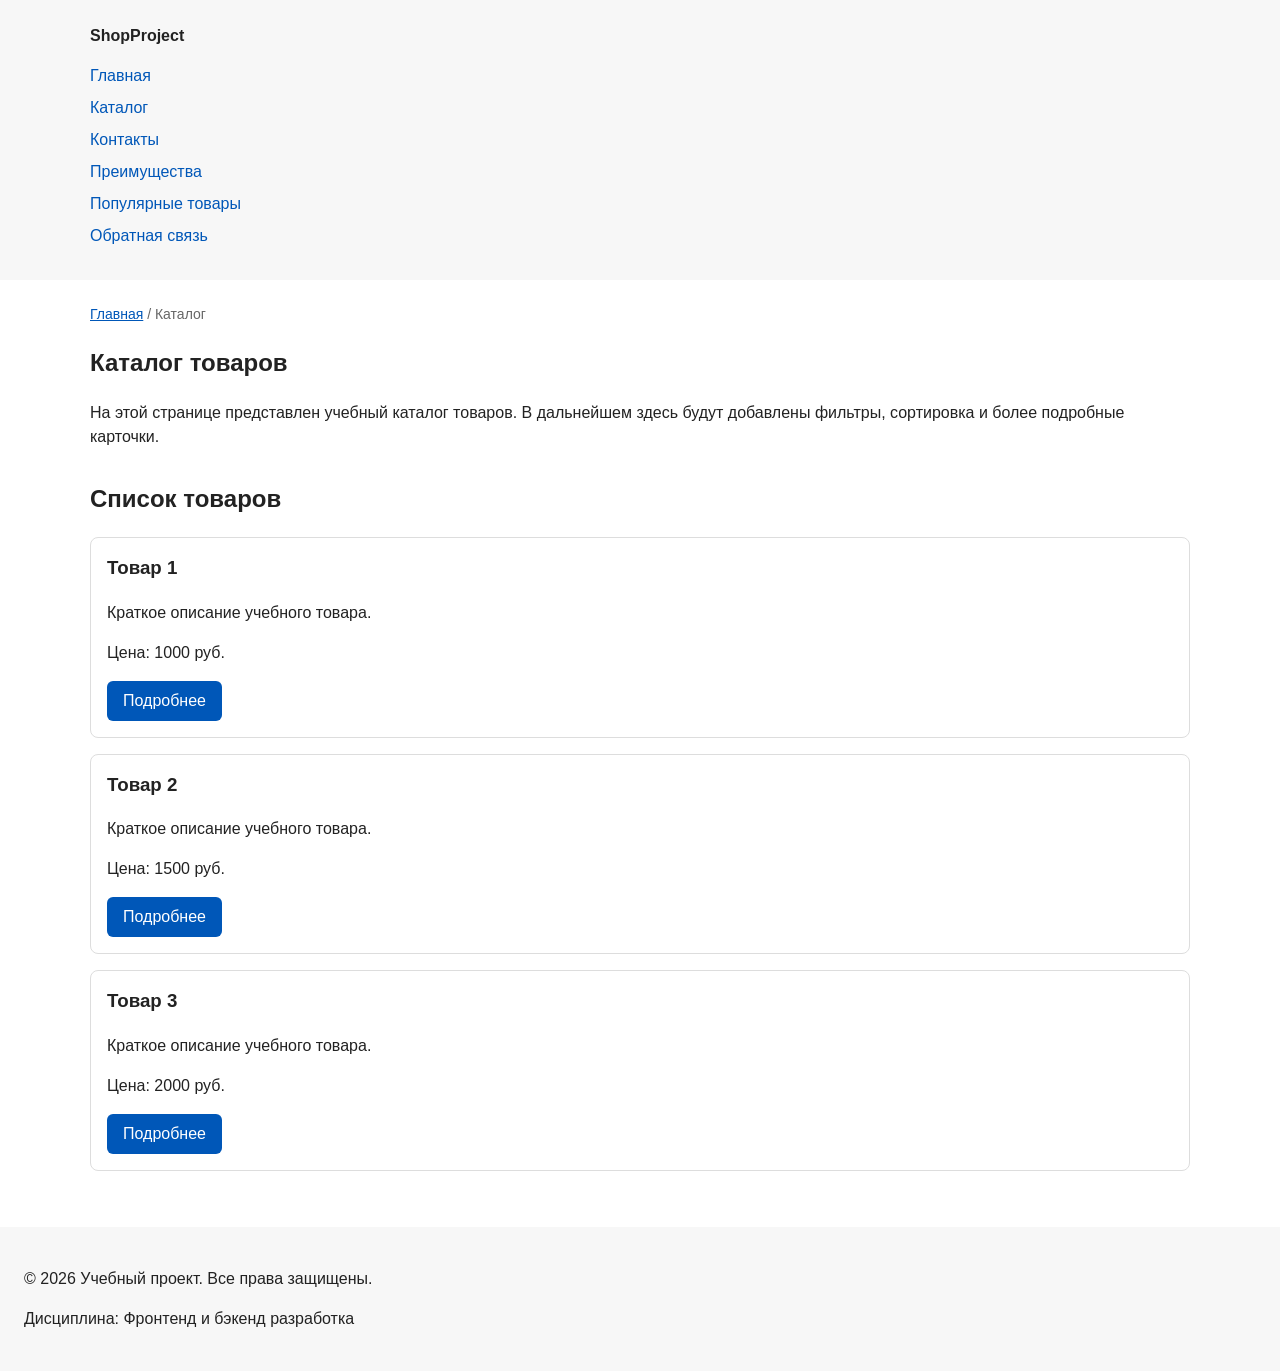
==== catalog.html @ 2a020d02 "feat: add multi-page structure navigation and anchors" ====
<!DOCTYPE html>
<html lang="ru">
  <head>
    <meta charset="UTF-8">
    <meta name="viewport" content="width=device-width, initial-scale=1.0">
    <meta name="description" content="Каталог товаров учебного интернет-магазина.">
    <meta property="og:type" content="website">
    <meta property="og:title" content="Каталог товаров – Учебный интернет-магазин">
    <meta property="og:description" content="Учебный каталог товаров интернет-магазина.">
    <meta property="og:image" content="https://dizzy-go.github.io/kr1-html-css-shop/images/preview.jpg">
    <title>Каталог товаров – Учебный интернет-магазин</title>
    <link rel="stylesheet" href="css/style.css">
  </head>
  <body>
    <header>
      <div class="site-header">
        <a class="site-logo" href="index.html">ShopProject</a>
        <nav class="site-nav" aria-label="Основная навигация">
          <ul class="site-nav__list">
            <li><a href="index.html">Главная</a></li>
            <li><a href="catalog.html">Каталог</a></li>
            <li><a href="contacts.html">Контакты</a></li>
            <li><a href="index.html#advantages">Преимущества</a></li>
            <li><a href="index.html#popular">Популярные товары</a></li>
            <li><a href="index.html#contacts">Обратная связь</a></li>
          </ul>
        </nav>
      </div>
    </header>

    <main>
      <nav class="breadcrumbs" aria-label="Хлебные крошки">
        <a href="index.html">Главная</a>
        <span>Каталог</span>
      </nav>

      <section class="section">
        <h1>Каталог товаров</h1>
        <p>
          На этой странице представлен учебный каталог товаров.
          В дальнейшем здесь будут добавлены фильтры, сортировка и более подробные карточки.
        </p>
      </section>

      <section class="section">
        <h2>Список товаров</h2>

        <article class="product-card">
          <h3>Товар 1</h3>
          <p>Краткое описание учебного товара.</p>
          <p>Цена: 1000 руб.</p>
          <a class="button" href="index.html#popular">Подробнее</a>
        </article>

        <article class="product-card">
          <h3>Товар 2</h3>
          <p>Краткое описание учебного товара.</p>
          <p>Цена: 1500 руб.</p>
          <a class="button" href="index.html#popular">Подробнее</a>
        </article>

        <article class="product-card">
          <h3>Товар 3</h3>
          <p>Краткое описание учебного товара.</p>
          <p>Цена: 2000 руб.</p>
          <a class="button" href="index.html#popular">Подробнее</a>
        </article>
      </section>
    </main>

    <footer>
      <p>&copy; 2026 Учебный проект. Все права защищены.</p>
      <p>Дисциплина: Фронтенд и бэкенд разработка</p>
    </footer>
  </body>
</html>
---- css/style.css ----
/* ===================================
   1. Переменные проекта
   =================================== */

:root {
  /* Основные цвета проекта */
  --color-bg: #ffffff;
  --color-text: #222222;
  --color-muted: #666666;
  --color-primary: #0057b8;
  --color-primary-dark: #003f86;
  --color-border: #dddddd;
  --color-surface: #f7f7f7;
  --color-surface-accent: #eef5ff;
  --color-danger: #b00020;
  --color-success: #168a2f;
  --color-success-bg: #eefaf0;
  --color-white: #ffffff;

  /* Отступы */
  --space-xs: 4px;
  --space-sm: 8px;
  --space-md: 16px;
  --space-lg: 24px;
  --space-xl: 32px;

  /* Скругления */
  --radius-sm: 6px;
  --radius-md: 8px;
  --radius-lg: 12px;

  /* Размеры */
  --container-width: 1100px;
}

/* ===================================
   2. Базовые стили
   =================================== */

* {
  box-sizing: border-box;
}

html {
  scroll-behavior: smooth;
}

body {
  margin: 0;
  font-family: Arial, sans-serif;
  line-height: 1.5;
  color: var(--color-text);
  background-color: var(--color-bg);
}

header,
main,
footer {
  padding: var(--space-lg);
}

header {
  background-color: var(--color-surface);
}

footer {
  background-color: var(--color-surface);
}

/* ===================================
   3. Общие элементы интерфейса
   =================================== */

a {
  color: var(--color-primary);
}

a:hover {
  color: var(--color-primary-dark);
}

a:focus-visible {
  outline: 2px solid var(--color-primary);
  outline-offset: 3px;
}

:target {
  outline: 2px dashed var(--color-primary);
  outline-offset: 4px;
}

.site-header {
  max-width: var(--container-width);
  margin: 0 auto;
}

.site-logo {
  font-weight: bold;
  text-decoration: none;
  color: var(--color-text);
}

.site-nav__list {
  padding: 0;
  margin: var(--space-md) 0 0;
  list-style: none;
}

.site-nav__list li {
  margin-bottom: var(--space-sm);
}

.site-nav__list a {
  color: var(--color-primary);
  text-decoration: none;
}

.site-nav__list a:hover {
  text-decoration: underline;
}

.button {
  display: inline-block;
  padding: var(--space-sm) var(--space-md);
  color: var(--color-white);
  background-color: var(--color-primary);
  text-decoration: none;
  border: none;
  border-radius: var(--radius-sm);
  cursor: pointer;
}

.button:hover {
  background-color: var(--color-primary-dark);
}

.button:focus-visible {
  outline: 2px solid var(--color-primary);
  outline-offset: 3px;
}

.button:disabled {
  opacity: 0.6;
  cursor: not-allowed;
}

/* ===================================
   4. Компоненты страницы
   =================================== */

.hero {
  max-width: var(--container-width);
  margin: 0 auto var(--space-xl);
  padding: var(--space-xl) var(--space-lg);
  background-color: var(--color-surface-accent);
  border-radius: var(--radius-lg);
}

.section {
  max-width: var(--container-width);
  margin: 0 auto var(--space-xl);
}

.section h2 {
  margin-top: 0;
}

.product-card {
  margin-bottom: var(--space-md);
  padding: var(--space-md);
  border: 1px solid var(--color-border);
  border-radius: var(--radius-md);
  background-color: var(--color-bg);
}

.product-card:hover {
  border-color: var(--color-primary);
}

.product-card h3 {
  margin-top: 0;
}

.aside-info {
  max-width: var(--container-width);
  margin: 0 auto var(--space-xl);
  padding: var(--space-md);
  border-left: 4px solid var(--color-primary);
  background-color: var(--color-surface);
}

.breadcrumbs {
  max-width: var(--container-width);
  margin: 0 auto var(--space-md);
  font-size: 14px;
  color: var(--color-muted);
}

.breadcrumbs a {
  color: var(--color-primary);
}

.breadcrumbs span::before {
  content: " / ";
  color: var(--color-muted);
}

/* ===================================
   5. Форма и модальное окно
   =================================== */

.order-dialog {
  width: min(100% - 32px, 560px);
  padding: var(--space-lg);
  border: none;
  border-radius: var(--radius-lg);
}

.order-dialog::backdrop {
  background-color: rgba(0, 0, 0, 0.5);
}

.form-field {
  margin-bottom: var(--space-md);
}

.form-field label {
  display: block;
  margin-bottom: var(--space-xs);
}

.form-field input,
.form-field select,
.form-field textarea {
  width: 100%;
  padding: 10px 12px;
  border: 1px solid var(--color-border);
  border-radius: var(--radius-sm);
  font: inherit;
}

.form-field input[type="checkbox"] {
  width: auto;
}

.form-field small {
  display: block;
  margin-top: var(--space-xs);
  color: var(--color-muted);
}

.form-field input:hover,
.form-field select:hover,
.form-field textarea:hover {
  border-color: var(--color-primary);
}

.form-field input:focus-visible,
.form-field select:focus-visible,
.form-field textarea:focus-visible,
.form-actions button:focus-visible {
  outline: 2px solid var(--color-primary);
  outline-offset: 3px;
}

[aria-invalid="true"] {
  border-color: var(--color-danger);
}

.form-actions {
  display: flex;
  gap: var(--space-md);
  margin-top: var(--space-lg);
}

.success-message {
  max-width: var(--container-width);
  margin: var(--space-lg) auto;
  padding: var(--space-md);
  border-left: 4px solid var(--color-success);
  background-color: var(--color-success-bg);
}
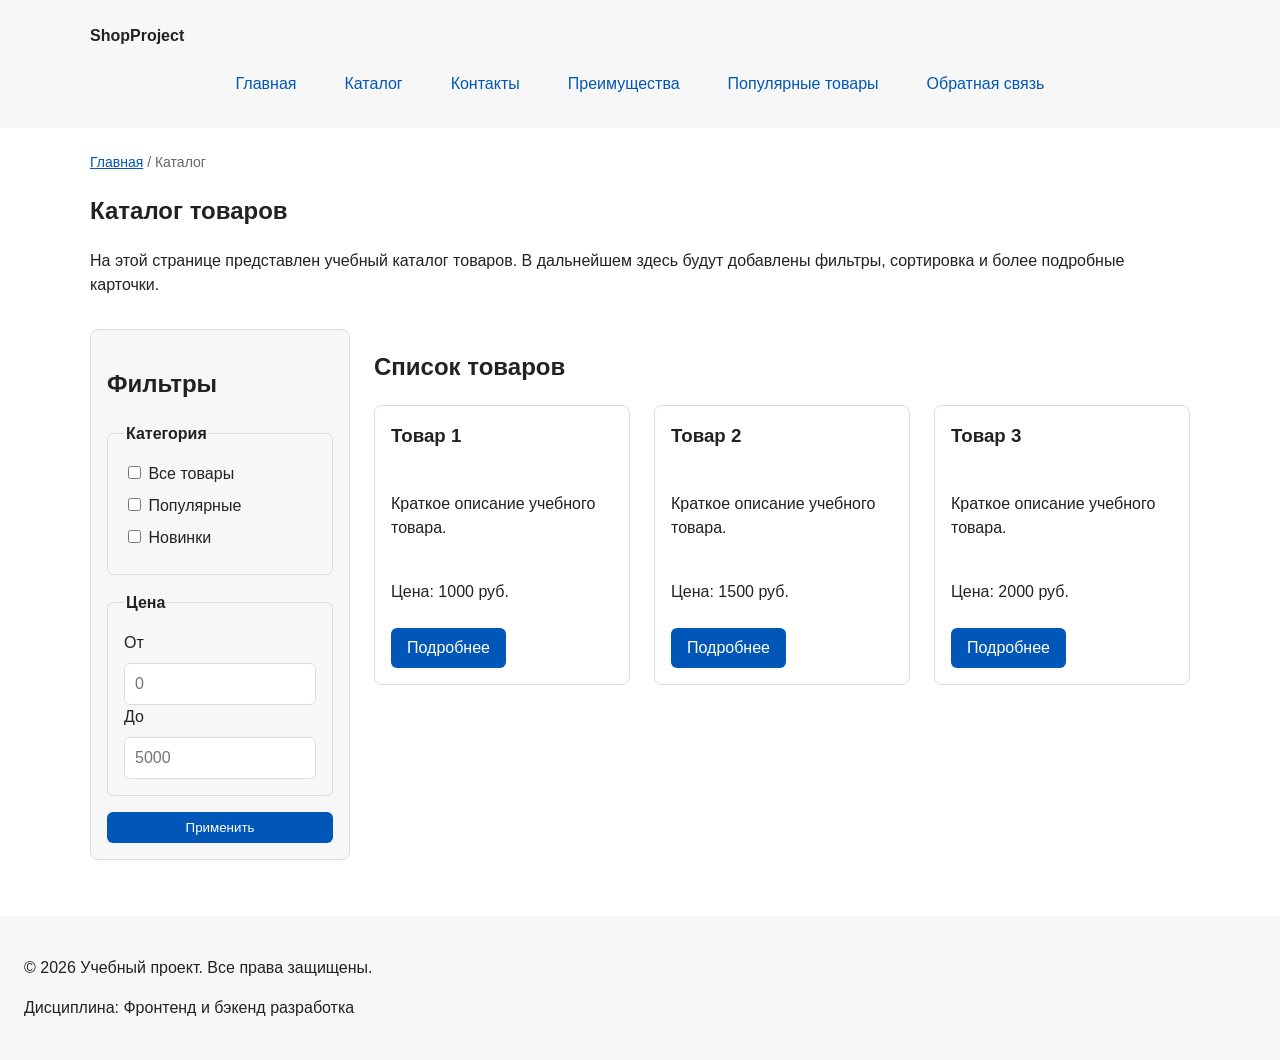
==== commit f7137efa: "feat: add flex navigation and grid catalog layout" ====
--- a/catalog.html
+++ b/catalog.html
@@ -42,29 +42,70 @@
         </p>
       </section>
 
-      <section class="section">
-        <h2>Список товаров</h2>
+      <section class="catalog-layout">
+        <aside class="catalog-filters">
+          <h2>Фильтры</h2>
 
-        <article class="product-card">
-          <h3>Товар 1</h3>
-          <p>Краткое описание учебного товара.</p>
-          <p>Цена: 1000 руб.</p>
-          <a class="button" href="index.html#popular">Подробнее</a>
-        </article>
+          <form class="filters-form" action="#" method="get">
+            <fieldset>
+              <legend>Категория</legend>
 
-        <article class="product-card">
-          <h3>Товар 2</h3>
-          <p>Краткое описание учебного товара.</p>
-          <p>Цена: 1500 руб.</p>
-          <a class="button" href="index.html#popular">Подробнее</a>
-        </article>
+              <label>
+                <input type="checkbox" name="category" value="all">
+                Все товары
+              </label>
 
-        <article class="product-card">
-          <h3>Товар 3</h3>
-          <p>Краткое описание учебного товара.</p>
-          <p>Цена: 2000 руб.</p>
-          <a class="button" href="index.html#popular">Подробнее</a>
-        </article>
+              <label>
+                <input type="checkbox" name="category" value="popular">
+                Популярные
+              </label>
+
+              <label>
+                <input type="checkbox" name="category" value="new">
+                Новинки
+              </label>
+            </fieldset>
+
+            <fieldset>
+              <legend>Цена</legend>
+
+              <label for="price-from">От</label>
+              <input id="price-from" name="price-from" type="number" min="0" placeholder="0">
+
+              <label for="price-to">До</label>
+              <input id="price-to" name="price-to" type="number" min="0" placeholder="5000">
+            </fieldset>
+
+            <button class="button" type="submit">Применить</button>
+          </form>
+        </aside>
+
+        <section class="catalog-products">
+          <h2>Список товаров</h2>
+
+          <div class="products-grid">
+            <article class="product-card">
+              <h3>Товар 1</h3>
+              <p>Краткое описание учебного товара.</p>
+              <p>Цена: 1000 руб.</p>
+              <a class="button" href="index.html#popular">Подробнее</a>
+            </article>
+
+            <article class="product-card">
+              <h3>Товар 2</h3>
+              <p>Краткое описание учебного товара.</p>
+              <p>Цена: 1500 руб.</p>
+              <a class="button" href="index.html#popular">Подробнее</a>
+            </article>
+
+            <article class="product-card">
+              <h3>Товар 3</h3>
+              <p>Краткое описание учебного товара.</p>
+              <p>Цена: 2000 руб.</p>
+              <a class="button" href="index.html#popular">Подробнее</a>
+            </article>
+          </div>
+        </section>
       </section>
     </main>
 
--- a/css/style.css
+++ b/css/style.css
@@ -101,22 +101,27 @@
 }
 
 .site-nav__list {
+  display: flex;
+  flex-wrap: wrap;
+  justify-content: center;
+  align-items: center;
+  gap: var(--space-md);
   padding: 0;
   margin: var(--space-md) 0 0;
   list-style: none;
 }
 
-.site-nav__list li {
-  margin-bottom: var(--space-sm);
-}
-
 .site-nav__list a {
+  display: inline-block;
+  padding: var(--space-sm) var(--space-md);
   color: var(--color-primary);
   text-decoration: none;
+  border-radius: var(--radius-sm);
 }
 
 .site-nav__list a:hover {
-  text-decoration: underline;
+  color: var(--color-white);
+  background-color: var(--color-primary);
 }
 
 .button {
@@ -165,8 +170,17 @@
   margin-top: 0;
 }
 
+.products-grid {
+  display: grid;
+  grid-template-columns: repeat(3, 1fr);
+  gap: var(--space-lg);
+}
+
 .product-card {
-  margin-bottom: var(--space-md);
+  display: flex;
+  flex-direction: column;
+  gap: var(--space-sm);
+  margin-bottom: 0;
   padding: var(--space-md);
   border: 1px solid var(--color-border);
   border-radius: var(--radius-md);
@@ -179,6 +193,11 @@
 
 .product-card h3 {
   margin-top: 0;
+}
+
+.product-card .button {
+  margin-top: auto;
+  align-self: flex-start;
 }
 
 .aside-info {
@@ -206,7 +225,61 @@
 }
 
 /* ===================================
-   5. Форма и модальное окно
+   5. Каталог: фильтры и товары
+   =================================== */
+
+.catalog-layout {
+  max-width: var(--container-width);
+  margin: 0 auto var(--space-xl);
+  display: grid;
+  grid-template-columns: 260px 1fr;
+  grid-template-areas: "filters products";
+  gap: var(--space-lg);
+}
+
+.catalog-filters {
+  grid-area: filters;
+  padding: var(--space-md);
+  border: 1px solid var(--color-border);
+  border-radius: var(--radius-md);
+  background-color: var(--color-surface);
+}
+
+.catalog-products {
+  grid-area: products;
+}
+
+.filters-form {
+  display: grid;
+  gap: var(--space-md);
+}
+
+.filters-form fieldset {
+  margin: 0;
+  padding: var(--space-md);
+  border: 1px solid var(--color-border);
+  border-radius: var(--radius-sm);
+}
+
+.filters-form legend {
+  font-weight: 700;
+}
+
+.filters-form label {
+  display: block;
+  margin-bottom: var(--space-sm);
+}
+
+.filters-form input[type="number"] {
+  width: 100%;
+  padding: 8px 10px;
+  border: 1px solid var(--color-border);
+  border-radius: var(--radius-sm);
+  font: inherit;
+}
+
+/* ===================================
+   6. Форма и модальное окно
    =================================== */
 
 .order-dialog {
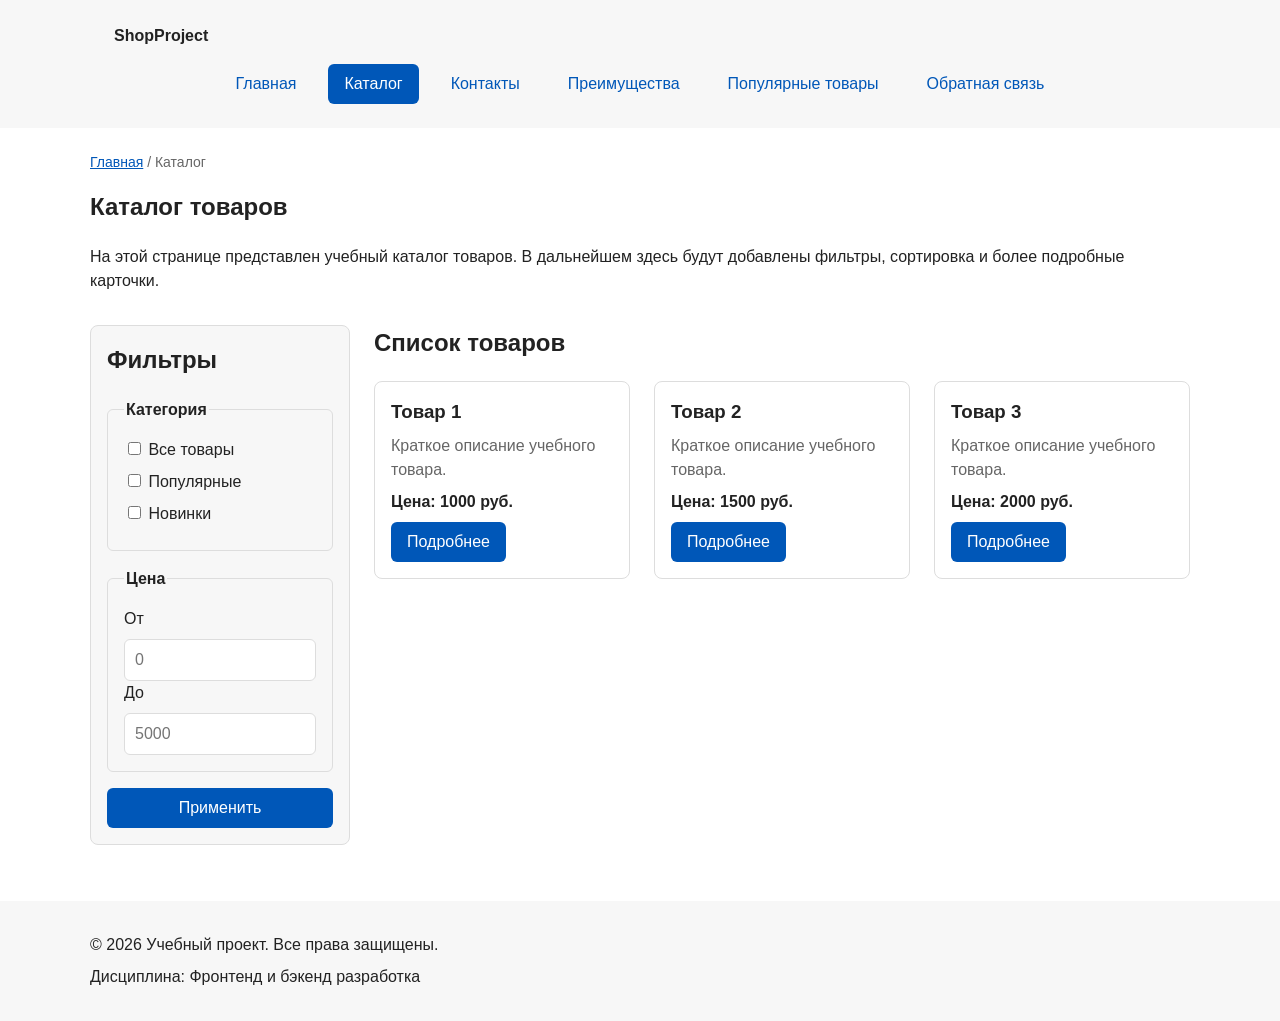
==== commit 02ea98d6: "refactor: apply BEM naming to CSS classes" ====
--- a/catalog.html
+++ b/catalog.html
@@ -12,17 +12,29 @@
     <link rel="stylesheet" href="css/style.css">
   </head>
   <body>
-    <header>
-      <div class="site-header">
-        <a class="site-logo" href="index.html">ShopProject</a>
+    <header class="site-header">
+      <div class="site-header__inner">
+        <a class="site-header__logo" href="index.html">ShopProject</a>
         <nav class="site-nav" aria-label="Основная навигация">
           <ul class="site-nav__list">
-            <li><a href="index.html">Главная</a></li>
-            <li><a href="catalog.html">Каталог</a></li>
-            <li><a href="contacts.html">Контакты</a></li>
-            <li><a href="index.html#advantages">Преимущества</a></li>
-            <li><a href="index.html#popular">Популярные товары</a></li>
-            <li><a href="index.html#contacts">Обратная связь</a></li>
+            <li class="site-nav__item">
+              <a class="site-nav__link" href="index.html">Главная</a>
+            </li>
+            <li class="site-nav__item">
+              <a class="site-nav__link site-nav__link--active" href="catalog.html">Каталог</a>
+            </li>
+            <li class="site-nav__item">
+              <a class="site-nav__link" href="contacts.html">Контакты</a>
+            </li>
+            <li class="site-nav__item">
+              <a class="site-nav__link" href="index.html#advantages">Преимущества</a>
+            </li>
+            <li class="site-nav__item">
+              <a class="site-nav__link" href="index.html#popular">Популярные товары</a>
+            </li>
+            <li class="site-nav__item">
+              <a class="site-nav__link" href="index.html#contacts">Обратная связь</a>
+            </li>
           </ul>
         </nav>
       </div>
@@ -30,12 +42,12 @@
 
     <main>
       <nav class="breadcrumbs" aria-label="Хлебные крошки">
-        <a href="index.html">Главная</a>
-        <span>Каталог</span>
+        <a class="breadcrumbs__link" href="index.html">Главная</a>
+        <span class="breadcrumbs__current">Каталог</span>
       </nav>
 
       <section class="section">
-        <h1>Каталог товаров</h1>
+        <h1 class="section__title">Каталог товаров</h1>
         <p>
           На этой странице представлен учебный каталог товаров.
           В дальнейшем здесь будут добавлены фильтры, сортировка и более подробные карточки.
@@ -44,74 +56,74 @@
 
       <section class="catalog-layout">
         <aside class="catalog-filters">
-          <h2>Фильтры</h2>
+          <h2 class="catalog-filters__title">Фильтры</h2>
 
           <form class="filters-form" action="#" method="get">
-            <fieldset>
-              <legend>Категория</legend>
+            <fieldset class="filters-form__group">
+              <legend class="filters-form__legend">Категория</legend>
 
-              <label>
-                <input type="checkbox" name="category" value="all">
+              <label class="filters-form__label">
+                <input class="filters-form__checkbox" type="checkbox" name="category" value="all">
                 Все товары
               </label>
 
-              <label>
-                <input type="checkbox" name="category" value="popular">
+              <label class="filters-form__label">
+                <input class="filters-form__checkbox" type="checkbox" name="category" value="popular">
                 Популярные
               </label>
 
-              <label>
-                <input type="checkbox" name="category" value="new">
+              <label class="filters-form__label">
+                <input class="filters-form__checkbox" type="checkbox" name="category" value="new">
                 Новинки
               </label>
             </fieldset>
 
-            <fieldset>
-              <legend>Цена</legend>
+            <fieldset class="filters-form__group">
+              <legend class="filters-form__legend">Цена</legend>
 
-              <label for="price-from">От</label>
-              <input id="price-from" name="price-from" type="number" min="0" placeholder="0">
+              <label class="filters-form__label" for="price-from">От</label>
+              <input class="filters-form__input" id="price-from" name="price-from" type="number" min="0" placeholder="0">
 
-              <label for="price-to">До</label>
-              <input id="price-to" name="price-to" type="number" min="0" placeholder="5000">
+              <label class="filters-form__label" for="price-to">До</label>
+              <input class="filters-form__input" id="price-to" name="price-to" type="number" min="0" placeholder="5000">
             </fieldset>
 
-            <button class="button" type="submit">Применить</button>
+            <button class="button button--primary" type="submit">Применить</button>
           </form>
         </aside>
 
         <section class="catalog-products">
-          <h2>Список товаров</h2>
+          <h2 class="catalog-products__title">Список товаров</h2>
 
           <div class="products-grid">
             <article class="product-card">
-              <h3>Товар 1</h3>
-              <p>Краткое описание учебного товара.</p>
-              <p>Цена: 1000 руб.</p>
-              <a class="button" href="index.html#popular">Подробнее</a>
+              <h3 class="product-card__title">Товар 1</h3>
+              <p class="product-card__description">Краткое описание учебного товара.</p>
+              <p class="product-card__price">Цена: 1000 руб.</p>
+              <a class="button button--primary product-card__button" href="index.html#popular">Подробнее</a>
             </article>
 
             <article class="product-card">
-              <h3>Товар 2</h3>
-              <p>Краткое описание учебного товара.</p>
-              <p>Цена: 1500 руб.</p>
-              <a class="button" href="index.html#popular">Подробнее</a>
+              <h3 class="product-card__title">Товар 2</h3>
+              <p class="product-card__description">Краткое описание учебного товара.</p>
+              <p class="product-card__price">Цена: 1500 руб.</p>
+              <a class="button button--primary product-card__button" href="index.html#popular">Подробнее</a>
             </article>
 
             <article class="product-card">
-              <h3>Товар 3</h3>
-              <p>Краткое описание учебного товара.</p>
-              <p>Цена: 2000 руб.</p>
-              <a class="button" href="index.html#popular">Подробнее</a>
+              <h3 class="product-card__title">Товар 3</h3>
+              <p class="product-card__description">Краткое описание учебного товара.</p>
+              <p class="product-card__price">Цена: 2000 руб.</p>
+              <a class="button button--primary product-card__button" href="index.html#popular">Подробнее</a>
             </article>
           </div>
         </section>
       </section>
     </main>
 
-    <footer>
-      <p>&copy; 2026 Учебный проект. Все права защищены.</p>
-      <p>Дисциплина: Фронтенд и бэкенд разработка</p>
+    <footer class="site-footer">
+      <p class="site-footer__text">&copy; 2026 Учебный проект. Все права защищены.</p>
+      <p class="site-footer__text">Дисциплина: Фронтенд и бэкенд разработка</p>
     </footer>
   </body>
 </html>
--- a/css/style.css
+++ b/css/style.css
@@ -53,52 +53,84 @@
   background-color: var(--color-bg);
 }
 
-header,
 main,
 footer {
   padding: var(--space-lg);
 }
 
-header {
-  background-color: var(--color-surface);
-}
-
-footer {
-  background-color: var(--color-surface);
-}
-
-/* ===================================
-   3. Общие элементы интерфейса
-   =================================== */
-
-a {
-  color: var(--color-primary);
-}
-
-a:hover {
-  color: var(--color-primary-dark);
-}
-
-a:focus-visible {
-  outline: 2px solid var(--color-primary);
-  outline-offset: 3px;
-}
-
 :target {
   outline: 2px dashed var(--color-primary);
   outline-offset: 4px;
 }
 
+/* ===================================
+   3. Блок: button
+   =================================== */
+
+.button {
+  display: inline-block;
+  padding: var(--space-sm) var(--space-md);
+  border: none;
+  border-radius: var(--radius-sm);
+  font: inherit;
+  text-decoration: none;
+  cursor: pointer;
+}
+
+.button--primary {
+  color: var(--color-white);
+  background-color: var(--color-primary);
+}
+
+.button--primary:hover {
+  background-color: var(--color-primary-dark);
+}
+
+.button--secondary {
+  color: var(--color-primary);
+  background-color: transparent;
+  border: 1px solid var(--color-primary);
+}
+
+.button--secondary:hover {
+  color: var(--color-white);
+  background-color: var(--color-primary);
+}
+
+.button:focus-visible {
+  outline: 2px solid var(--color-primary);
+  outline-offset: 3px;
+}
+
+.button:disabled,
+.button--disabled {
+  opacity: 0.6;
+  cursor: not-allowed;
+}
+
+/* ===================================
+   4. Блок: site-header
+   =================================== */
+
 .site-header {
+  background-color: var(--color-surface);
+}
+
+.site-header__inner {
   max-width: var(--container-width);
   margin: 0 auto;
-}
-
-.site-logo {
-  font-weight: bold;
+  padding: var(--space-lg);
+}
+
+.site-header__logo {
+  font-weight: 700;
+  color: var(--color-text);
   text-decoration: none;
-  color: var(--color-text);
-}
+}
+
+/* ===================================
+   5. Блок: site-nav
+   =================================== */
 
 .site-nav__list {
   display: flex;
@@ -111,7 +143,7 @@
   list-style: none;
 }
 
-.site-nav__list a {
+.site-nav__link {
   display: inline-block;
   padding: var(--space-sm) var(--space-md);
   color: var(--color-primary);
@@ -119,38 +151,43 @@
   border-radius: var(--radius-sm);
 }
 
-.site-nav__list a:hover {
+.site-nav__link:hover {
   color: var(--color-white);
   background-color: var(--color-primary);
 }
 
-.button {
-  display: inline-block;
-  padding: var(--space-sm) var(--space-md);
+.site-nav__link:focus-visible {
+  outline: 2px solid var(--color-primary);
+  outline-offset: 3px;
+}
+
+.site-nav__link--active {
   color: var(--color-white);
   background-color: var(--color-primary);
-  text-decoration: none;
-  border: none;
-  border-radius: var(--radius-sm);
-  cursor: pointer;
-}
-
-.button:hover {
-  background-color: var(--color-primary-dark);
-}
-
-.button:focus-visible {
-  outline: 2px solid var(--color-primary);
-  outline-offset: 3px;
-}
-
-.button:disabled {
-  opacity: 0.6;
-  cursor: not-allowed;
-}
-
-/* ===================================
-   4. Компоненты страницы
+}
+
+/* ===================================
+   6. Блок: breadcrumbs
+   =================================== */
+
+.breadcrumbs {
+  max-width: var(--container-width);
+  margin: 0 auto var(--space-md);
+  font-size: 14px;
+  color: var(--color-muted);
+}
+
+.breadcrumbs__link {
+  color: var(--color-primary);
+}
+
+.breadcrumbs__current::before {
+  content: " / ";
+  color: var(--color-muted);
+}
+
+/* ===================================
+   7. Блок: hero
    =================================== */
 
 .hero {
@@ -161,14 +198,26 @@
   border-radius: var(--radius-lg);
 }
 
+.hero__title {
+  margin-top: 0;
+}
+
+/* ===================================
+   8. Блок: section
+   =================================== */
+
 .section {
   max-width: var(--container-width);
   margin: 0 auto var(--space-xl);
 }
 
-.section h2 {
-  margin-top: 0;
-}
+.section__title {
+  margin-top: 0;
+}
+
+/* ===================================
+   9. Блок: products-grid
+   =================================== */
 
 .products-grid {
   display: grid;
@@ -176,11 +225,14 @@
   gap: var(--space-lg);
 }
 
+/* ===================================
+   10. Блок: product-card
+   =================================== */
+
 .product-card {
   display: flex;
   flex-direction: column;
   gap: var(--space-sm);
-  margin-bottom: 0;
   padding: var(--space-md);
   border: 1px solid var(--color-border);
   border-radius: var(--radius-md);
@@ -191,14 +243,41 @@
   border-color: var(--color-primary);
 }
 
-.product-card h3 {
-  margin-top: 0;
-}
-
-.product-card .button {
+.product-card--featured {
+  border-color: var(--color-primary);
+}
+
+.product-card--discount {
+  border-color: var(--color-danger);
+}
+
+.product-card__title {
+  margin: 0;
+  color: var(--color-text);
+}
+
+.product-card__description {
+  margin: 0;
+  color: var(--color-muted);
+}
+
+.product-card__price {
+  margin: 0;
+  font-weight: 700;
+}
+
+.product-card--discount .product-card__price {
+  color: var(--color-danger);
+}
+
+.product-card__button {
   margin-top: auto;
   align-self: flex-start;
 }
+
+/* ===================================
+   11. Блок: aside-info
+   =================================== */
 
 .aside-info {
   max-width: var(--container-width);
@@ -208,24 +287,25 @@
   background-color: var(--color-surface);
 }
 
-.breadcrumbs {
-  max-width: var(--container-width);
-  margin: 0 auto var(--space-md);
-  font-size: 14px;
-  color: var(--color-muted);
-}
-
-.breadcrumbs a {
-  color: var(--color-primary);
-}
-
-.breadcrumbs span::before {
-  content: " / ";
-  color: var(--color-muted);
-}
-
-/* ===================================
-   5. Каталог: фильтры и товары
+.aside-info__title {
+  margin-top: 0;
+}
+
+/* ===================================
+   12. Блок: site-footer
+   =================================== */
+
+.site-footer {
+  background-color: var(--color-surface);
+}
+
+.site-footer__text {
+  max-width: var(--container-width);
+  margin: var(--space-sm) auto;
+}
+
+/* ===================================
+   13. Блок: catalog-layout
    =================================== */
 
 .catalog-layout {
@@ -236,6 +316,10 @@
   grid-template-areas: "filters products";
   gap: var(--space-lg);
 }
+
+/* ===================================
+   14. Блок: catalog-filters
+   =================================== */
 
 .catalog-filters {
   grid-area: filters;
@@ -245,32 +329,48 @@
   background-color: var(--color-surface);
 }
 
+.catalog-filters__title {
+  margin-top: 0;
+}
+
+/* ===================================
+   15. Блок: catalog-products
+   =================================== */
+
 .catalog-products {
   grid-area: products;
 }
+
+.catalog-products__title {
+  margin-top: 0;
+}
+
+/* ===================================
+   16. Блок: filters-form
+   =================================== */
 
 .filters-form {
   display: grid;
   gap: var(--space-md);
 }
 
-.filters-form fieldset {
+.filters-form__group {
   margin: 0;
   padding: var(--space-md);
   border: 1px solid var(--color-border);
   border-radius: var(--radius-sm);
 }
 
-.filters-form legend {
+.filters-form__legend {
   font-weight: 700;
 }
 
-.filters-form label {
+.filters-form__label {
   display: block;
   margin-bottom: var(--space-sm);
 }
 
-.filters-form input[type="number"] {
+.filters-form__input {
   width: 100%;
   padding: 8px 10px;
   border: 1px solid var(--color-border);
@@ -279,7 +379,7 @@
 }
 
 /* ===================================
-   6. Форма и модальное окно
+   17. Блок: order-dialog
    =================================== */
 
 .order-dialog {
@@ -293,18 +393,26 @@
   background-color: rgba(0, 0, 0, 0.5);
 }
 
-.form-field {
+.order-dialog__title {
+  margin-top: 0;
+}
+
+/* ===================================
+   18. Блок: order-form
+   =================================== */
+
+.order-form__field {
   margin-bottom: var(--space-md);
 }
 
-.form-field label {
+.order-form__label {
   display: block;
   margin-bottom: var(--space-xs);
 }
 
-.form-field input,
-.form-field select,
-.form-field textarea {
+.order-form__input,
+.order-form__select,
+.order-form__textarea {
   width: 100%;
   padding: 10px 12px;
   border: 1px solid var(--color-border);
@@ -312,26 +420,26 @@
   font: inherit;
 }
 
-.form-field input[type="checkbox"] {
+.order-form__checkbox {
   width: auto;
 }
 
-.form-field small {
+.order-form__hint {
   display: block;
   margin-top: var(--space-xs);
   color: var(--color-muted);
 }
 
-.form-field input:hover,
-.form-field select:hover,
-.form-field textarea:hover {
+.order-form__input:hover,
+.order-form__select:hover,
+.order-form__textarea:hover {
   border-color: var(--color-primary);
 }
 
-.form-field input:focus-visible,
-.form-field select:focus-visible,
-.form-field textarea:focus-visible,
-.form-actions button:focus-visible {
+.order-form__input:focus-visible,
+.order-form__select:focus-visible,
+.order-form__textarea:focus-visible,
+.order-form__actions .button:focus-visible {
   outline: 2px solid var(--color-primary);
   outline-offset: 3px;
 }
@@ -340,11 +448,15 @@
   border-color: var(--color-danger);
 }
 
-.form-actions {
+.order-form__actions {
   display: flex;
   gap: var(--space-md);
   margin-top: var(--space-lg);
 }
+
+/* ===================================
+   19. Блок: success-message
+   =================================== */
 
 .success-message {
   max-width: var(--container-width);
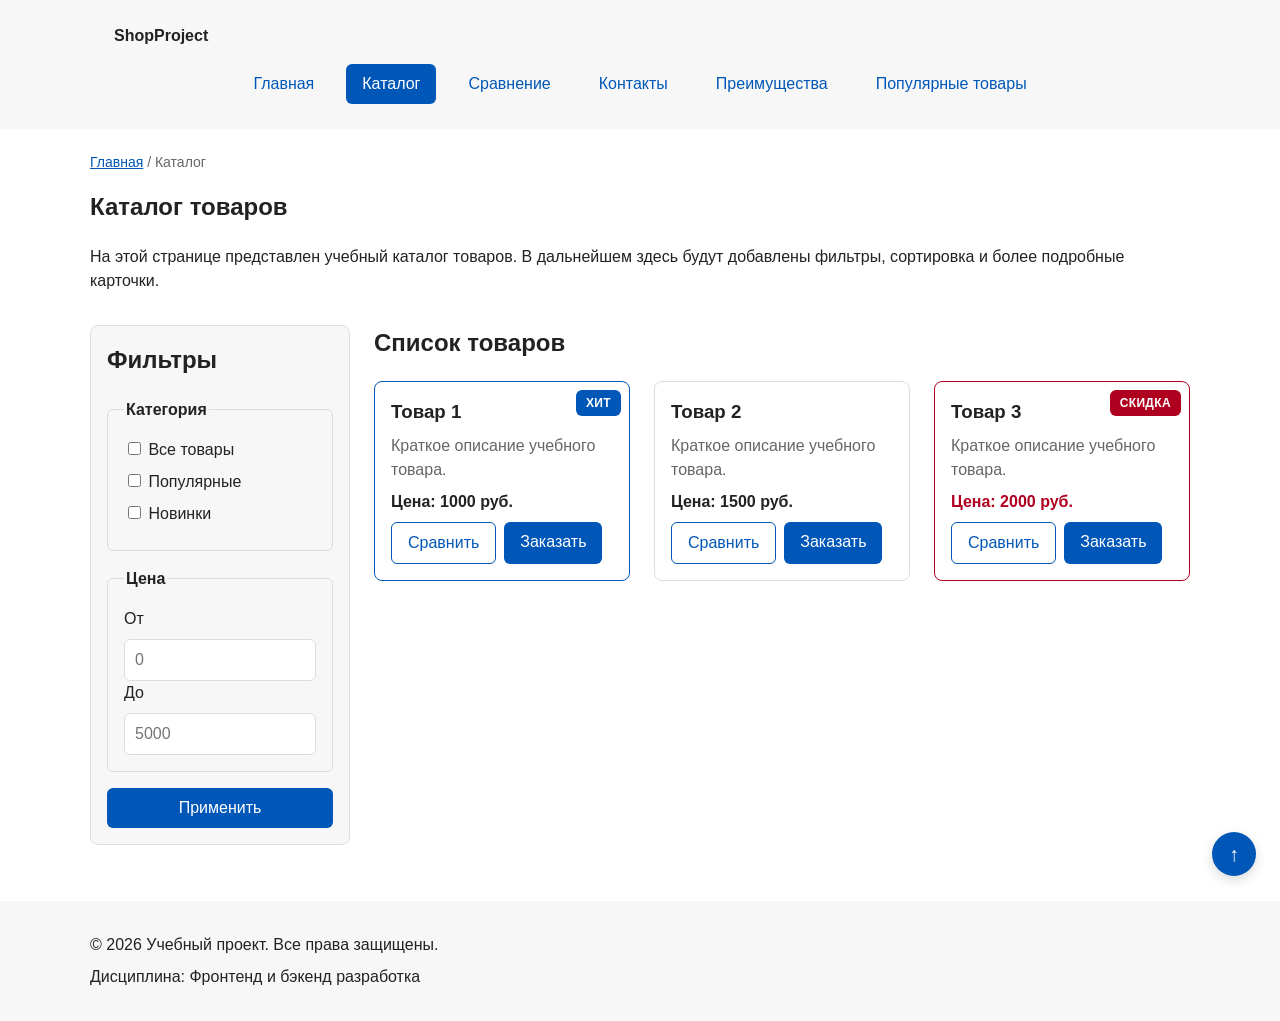
==== commit 49597a63: "feat: add dark theme and compare page" ====
--- a/catalog.html
+++ b/catalog.html
@@ -17,24 +17,12 @@
         <a class="site-header__logo" href="index.html">ShopProject</a>
         <nav class="site-nav" aria-label="Основная навигация">
           <ul class="site-nav__list">
-            <li class="site-nav__item">
-              <a class="site-nav__link" href="index.html">Главная</a>
-            </li>
-            <li class="site-nav__item">
-              <a class="site-nav__link site-nav__link--active" href="catalog.html">Каталог</a>
-            </li>
-            <li class="site-nav__item">
-              <a class="site-nav__link" href="contacts.html">Контакты</a>
-            </li>
-            <li class="site-nav__item">
-              <a class="site-nav__link" href="index.html#advantages">Преимущества</a>
-            </li>
-            <li class="site-nav__item">
-              <a class="site-nav__link" href="index.html#popular">Популярные товары</a>
-            </li>
-            <li class="site-nav__item">
-              <a class="site-nav__link" href="index.html#contacts">Обратная связь</a>
-            </li>
+            <li class="site-nav__item"><a class="site-nav__link" href="index.html">Главная</a></li>
+            <li class="site-nav__item"><a class="site-nav__link site-nav__link--active" href="catalog.html">Каталог</a></li>
+            <li class="site-nav__item"><a class="site-nav__link" href="compare.html">Сравнение</a></li>
+            <li class="site-nav__item"><a class="site-nav__link" href="contacts.html">Контакты</a></li>
+            <li class="site-nav__item"><a class="site-nav__link" href="index.html#advantages">Преимущества</a></li>
+            <li class="site-nav__item"><a class="site-nav__link" href="index.html#popular">Популярные товары</a></li>
           </ul>
         </nav>
       </div>
@@ -96,25 +84,36 @@
           <h2 class="catalog-products__title">Список товаров</h2>
 
           <div class="products-grid">
-            <article class="product-card">
+            <article class="product-card product-card--featured">
+              <span class="product-card__badge product-card__badge--hit">Хит</span>
               <h3 class="product-card__title">Товар 1</h3>
               <p class="product-card__description">Краткое описание учебного товара.</p>
               <p class="product-card__price">Цена: 1000 руб.</p>
-              <a class="button button--primary product-card__button" href="index.html#popular">Подробнее</a>
+              <div class="product-card__actions">
+                <a class="button button--secondary" href="compare.html">Сравнить</a>
+                <a class="button button--primary" href="index.html#popular">Заказать</a>
+              </div>
             </article>
 
             <article class="product-card">
               <h3 class="product-card__title">Товар 2</h3>
               <p class="product-card__description">Краткое описание учебного товара.</p>
               <p class="product-card__price">Цена: 1500 руб.</p>
-              <a class="button button--primary product-card__button" href="index.html#popular">Подробнее</a>
+              <div class="product-card__actions">
+                <a class="button button--secondary" href="compare.html">Сравнить</a>
+                <a class="button button--primary" href="index.html#popular">Заказать</a>
+              </div>
             </article>
 
-            <article class="product-card">
+            <article class="product-card product-card--discount">
+              <span class="product-card__badge product-card__badge--sale">Скидка</span>
               <h3 class="product-card__title">Товар 3</h3>
               <p class="product-card__description">Краткое описание учебного товара.</p>
               <p class="product-card__price">Цена: 2000 руб.</p>
-              <a class="button button--primary product-card__button" href="index.html#popular">Подробнее</a>
+              <div class="product-card__actions">
+                <a class="button button--secondary" href="compare.html">Сравнить</a>
+                <a class="button button--primary" href="index.html#popular">Заказать</a>
+              </div>
             </article>
           </div>
         </section>
@@ -125,5 +124,7 @@
       <p class="site-footer__text">&copy; 2026 Учебный проект. Все права защищены.</p>
       <p class="site-footer__text">Дисциплина: Фронтенд и бэкенд разработка</p>
     </footer>
+
+    <a class="to-top" href="#" aria-label="Наверх">↑</a>
   </body>
 </html>
--- a/css/style.css
+++ b/css/style.css
@@ -3,6 +3,8 @@
    =================================== */
 
 :root {
+  color-scheme: light dark;
+
   /* Основные цвета проекта */
   --color-bg: #ffffff;
   --color-text: #222222;
@@ -31,6 +33,29 @@
 
   /* Размеры */
   --container-width: 1100px;
+
+  /* Z-индексы */
+  --z-header: 100;
+  --z-badge: 1;
+  --z-to-top: 50;
+}
+
+/* Тёмная тема: переопределение переменных при системной настройке */
+@media (prefers-color-scheme: dark) {
+  :root {
+    --color-bg: #121212;
+    --color-text: #e6e6e6;
+    --color-muted: #9a9a9a;
+    --color-primary: #5c9ce6;
+    --color-primary-dark: #3d7bc7;
+    --color-border: #2e2e2e;
+    --color-surface: #1c1c1c;
+    --color-surface-accent: #1a2634;
+    --color-danger: #ff6b6b;
+    --color-success: #5cc98a;
+    --color-success-bg: #14291c;
+    --color-white: #ffffff;
+  }
 }
 
 /* ===================================
@@ -51,10 +76,10 @@
   line-height: 1.5;
   color: var(--color-text);
   background-color: var(--color-bg);
-}
-
-main,
-footer {
+  transition: background-color 0.2s ease, color 0.2s ease;
+}
+
+main {
   padding: var(--space-lg);
 }
 
@@ -109,11 +134,15 @@
 }
 
 /* ===================================
-   4. Блок: site-header
+   4. Блок: site-header (sticky)
    =================================== */
 
 .site-header {
+  position: sticky;
+  top: 0;
+  z-index: var(--z-header);
   background-color: var(--color-surface);
+  box-shadow: 0 1px 2px rgba(0, 0, 0, 0.04);
 }
 
 .site-header__inner {
@@ -230,6 +259,7 @@
    =================================== */
 
 .product-card {
+  position: relative;
   display: flex;
   flex-direction: column;
   gap: var(--space-sm);
@@ -251,8 +281,31 @@
   border-color: var(--color-danger);
 }
 
+.product-card__badge {
+  position: absolute;
+  top: var(--space-sm);
+  right: var(--space-sm);
+  z-index: var(--z-badge);
+  padding: 4px 10px;
+  font-size: 12px;
+  font-weight: 700;
+  color: var(--color-white);
+  border-radius: var(--radius-sm);
+  text-transform: uppercase;
+  letter-spacing: 0.03em;
+}
+
+.product-card__badge--hit {
+  background-color: var(--color-primary);
+}
+
+.product-card__badge--sale {
+  background-color: var(--color-danger);
+}
+
 .product-card__title {
   margin: 0;
+  padding-right: 70px;
   color: var(--color-text);
 }
 
@@ -270,9 +323,11 @@
   color: var(--color-danger);
 }
 
-.product-card__button {
+.product-card__actions {
+  display: flex;
+  flex-wrap: wrap;
+  gap: var(--space-sm);
   margin-top: auto;
-  align-self: flex-start;
 }
 
 /* ===================================
@@ -296,6 +351,7 @@
    =================================== */
 
 .site-footer {
+  padding: var(--space-lg);
   background-color: var(--color-surface);
 }
 
@@ -323,6 +379,9 @@
 
 .catalog-filters {
   grid-area: filters;
+  position: sticky;
+  top: calc(var(--space-xl) * 3);
+  align-self: start;
   padding: var(--space-md);
   border: 1px solid var(--color-border);
   border-radius: var(--radius-md);
@@ -376,6 +435,8 @@
   border: 1px solid var(--color-border);
   border-radius: var(--radius-sm);
   font: inherit;
+  background-color: var(--color-bg);
+  color: var(--color-text);
 }
 
 /* ===================================
@@ -387,6 +448,8 @@
   padding: var(--space-lg);
   border: none;
   border-radius: var(--radius-lg);
+  background-color: var(--color-bg);
+  color: var(--color-text);
 }
 
 .order-dialog::backdrop {
@@ -400,6 +463,20 @@
 /* ===================================
    18. Блок: order-form
    =================================== */
+
+.order-form {
+  display: grid;
+  gap: var(--space-sm);
+}
+
+.order-form--page {
+  max-width: var(--container-width);
+  margin: 0 auto;
+  padding: var(--space-lg);
+  border: 1px solid var(--color-border);
+  border-radius: var(--radius-md);
+  background-color: var(--color-bg);
+}
 
 .order-form__field {
   margin-bottom: var(--space-md);
@@ -418,6 +495,8 @@
   border: 1px solid var(--color-border);
   border-radius: var(--radius-sm);
   font: inherit;
+  background-color: var(--color-bg);
+  color: var(--color-text);
 }
 
 .order-form__checkbox {
@@ -464,4 +543,258 @@
   padding: var(--space-md);
   border-left: 4px solid var(--color-success);
   background-color: var(--color-success-bg);
+}
+
+/* ===================================
+   20. Блок: product-detail
+   =================================== */
+
+.product-detail {
+  max-width: var(--container-width);
+  margin: 0 auto var(--space-xl);
+  display: grid;
+  grid-template-columns: 1fr 1fr;
+  gap: var(--space-lg);
+  align-items: start;
+}
+
+.product-detail__media {
+  position: relative;
+}
+
+.product-detail__image-placeholder {
+  display: flex;
+  align-items: center;
+  justify-content: center;
+  min-height: 320px;
+  border: 2px dashed var(--color-border);
+  border-radius: var(--radius-md);
+  color: var(--color-muted);
+  background-color: var(--color-surface);
+}
+
+.product-detail__badge {
+  position: absolute;
+  top: var(--space-md);
+  left: var(--space-md);
+  z-index: var(--z-badge);
+  padding: 6px 12px;
+  font-size: 13px;
+  font-weight: 700;
+  color: var(--color-white);
+  border-radius: var(--radius-sm);
+  text-transform: uppercase;
+}
+
+.product-detail__badge--hit {
+  background-color: var(--color-primary);
+}
+
+.product-detail__title {
+  margin-top: 0;
+}
+
+.product-detail__price {
+  font-size: 22px;
+  font-weight: 700;
+  color: var(--color-primary);
+}
+
+.product-detail__actions {
+  display: flex;
+  flex-wrap: wrap;
+  gap: var(--space-md);
+  margin-top: var(--space-lg);
+}
+
+/* ===================================
+   21. Блок: product-table
+   =================================== */
+
+.product-table {
+  width: 100%;
+  border-collapse: collapse;
+  background-color: var(--color-bg);
+  border: 1px solid var(--color-border);
+  border-radius: var(--radius-md);
+  overflow: hidden;
+}
+
+.product-table caption {
+  padding: var(--space-sm);
+  font-weight: 700;
+  text-align: left;
+  color: var(--color-muted);
+}
+
+.product-table th,
+.product-table td {
+  padding: var(--space-sm) var(--space-md);
+  text-align: left;
+  border-bottom: 1px solid var(--color-border);
+}
+
+.product-table thead th {
+  background-color: var(--color-surface);
+  font-weight: 700;
+}
+
+.product-table tbody tr:hover {
+  background-color: var(--color-surface-accent);
+}
+
+.product-table tbody tr:last-child td {
+  border-bottom: none;
+}
+
+/* ===================================
+   22. Блок: compare-table
+   =================================== */
+
+.compare-table-wrapper {
+  overflow-x: auto;
+  border-radius: var(--radius-md);
+}
+
+.compare-table {
+  width: 100%;
+  border-collapse: collapse;
+  background-color: var(--color-bg);
+  border: 1px solid var(--color-border);
+  border-radius: var(--radius-md);
+  overflow: hidden;
+}
+
+.compare-table caption {
+  padding: var(--space-sm);
+  font-weight: 700;
+  text-align: left;
+  color: var(--color-muted);
+}
+
+.compare-table th,
+.compare-table td {
+  padding: var(--space-sm) var(--space-md);
+  text-align: left;
+  border-bottom: 1px solid var(--color-border);
+  vertical-align: top;
+}
+
+.compare-table thead th {
+  background-color: var(--color-surface);
+  font-weight: 700;
+  white-space: nowrap;
+}
+
+.compare-table tbody tr:hover {
+  background-color: var(--color-surface-accent);
+}
+
+.compare-table__col--best,
+.compare-table__cell--best {
+  background-color: var(--color-surface-accent);
+  border-left: 2px solid var(--color-primary);
+  border-right: 2px solid var(--color-primary);
+}
+
+.compare-table__col--best {
+  border-top: 2px solid var(--color-primary);
+}
+
+.compare-table tbody tr:last-child th,
+.compare-table tbody tr:last-child td {
+  border-bottom: none;
+}
+
+.compare-table tfoot th,
+.compare-table tfoot td {
+  background-color: var(--color-surface);
+  font-weight: 700;
+}
+
+/* ===================================
+   23. Блок: faq
+   =================================== */
+
+.faq {
+  display: grid;
+  gap: var(--space-md);
+}
+
+.faq__item {
+  padding: var(--space-md);
+  border: 1px solid var(--color-border);
+  border-radius: var(--radius-md);
+  background-color: var(--color-bg);
+}
+
+.faq__question {
+  font-weight: 700;
+  cursor: pointer;
+}
+
+.faq__answer {
+  margin: var(--space-sm) 0 0;
+  color: var(--color-muted);
+}
+
+/* ===================================
+   24. Блок: contacts-list
+   =================================== */
+
+.contacts-list {
+  padding-left: var(--space-lg);
+}
+
+.contacts-list__item {
+  margin-bottom: var(--space-sm);
+}
+
+/* ===================================
+   25. Блок: to-top
+   =================================== */
+
+.to-top {
+  position: fixed;
+  right: var(--space-lg);
+  bottom: var(--space-lg);
+  z-index: var(--z-to-top);
+  display: flex;
+  align-items: center;
+  justify-content: center;
+  width: 44px;
+  height: 44px;
+  font-size: 20px;
+  font-weight: 700;
+  color: var(--color-white);
+  background-color: var(--color-primary);
+  border-radius: 50%;
+  text-decoration: none;
+  box-shadow: 0 4px 12px rgba(0, 0, 0, 0.15);
+}
+
+.to-top:hover {
+  background-color: var(--color-primary-dark);
+}
+
+.to-top:focus-visible {
+  outline: 2px solid var(--color-primary);
+  outline-offset: 3px;
+}
+
+/* ===================================
+   26. Уважение к настройкам пользователя
+   =================================== */
+
+@media (prefers-reduced-motion: reduce) {
+  html {
+    scroll-behavior: auto;
+  }
+
+  body,
+  .product-card,
+  .button,
+  .to-top {
+    transition: none;
+  }
 }
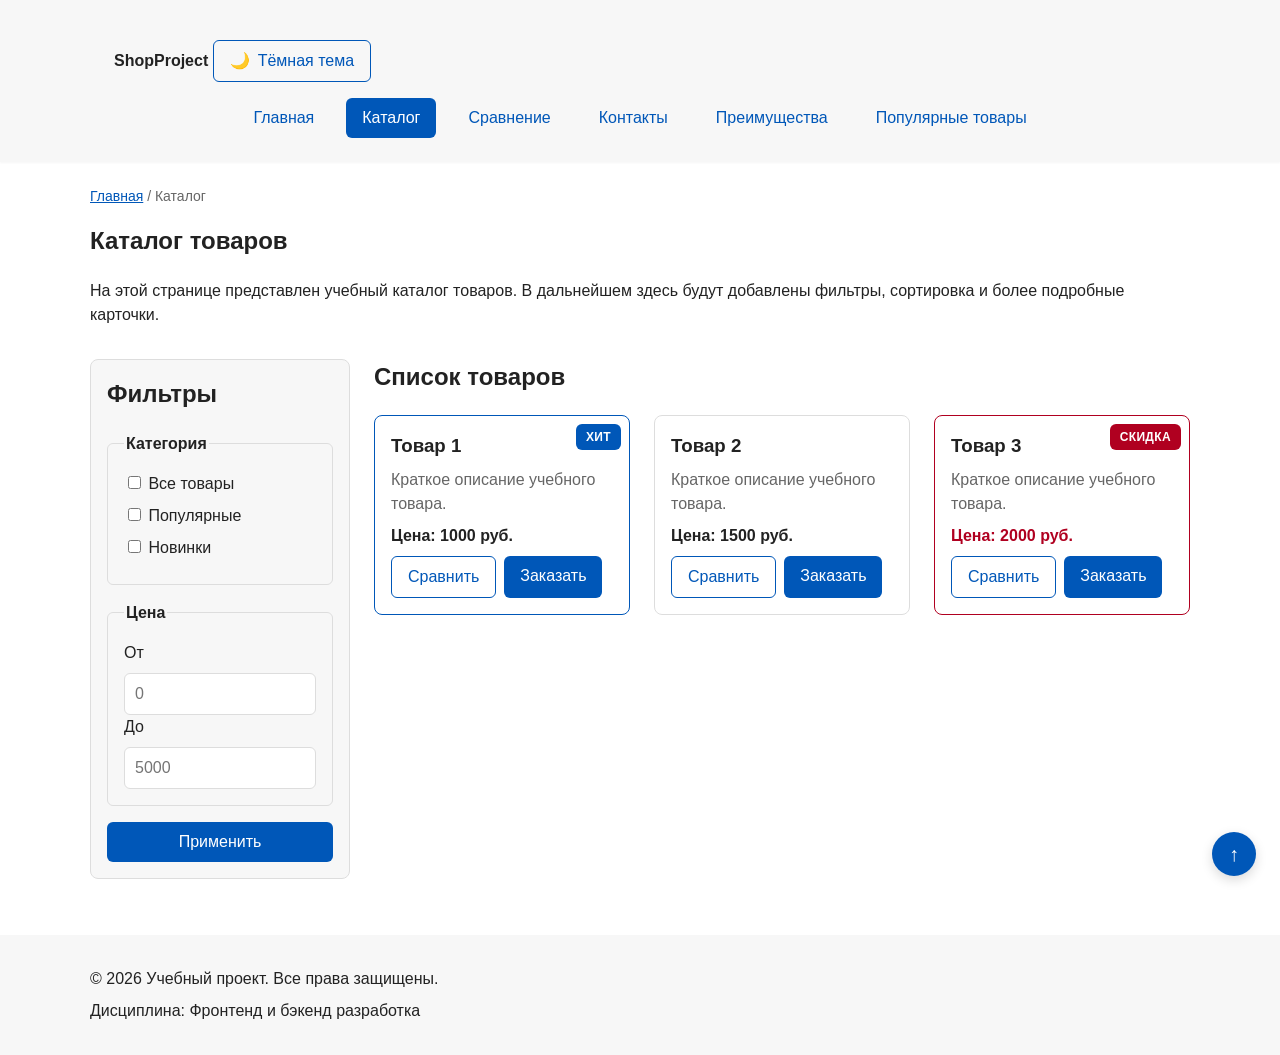
==== commit 88f91789: "fix: prepare HTML CSS project for submission" ====
--- a/catalog.html
+++ b/catalog.html
@@ -10,11 +10,18 @@
     <meta property="og:image" content="https://dizzy-go.github.io/kr1-html-css-shop/images/preview.jpg">
     <title>Каталог товаров – Учебный интернет-магазин</title>
     <link rel="stylesheet" href="css/style.css">
+    <script src="js/main.js" defer></script>
   </head>
   <body>
     <header class="site-header">
       <div class="site-header__inner">
         <a class="site-header__logo" href="index.html">ShopProject</a>
+
+        <button class="theme-toggle" type="button" id="theme-toggle" aria-label="Переключить тему">
+          <span class="theme-toggle__icon" aria-hidden="true">🌙</span>
+          <span class="theme-toggle__text">Тёмная тема</span>
+        </button>
+
         <nav class="site-nav" aria-label="Основная навигация">
           <ul class="site-nav__list">
             <li class="site-nav__item"><a class="site-nav__link" href="index.html">Главная</a></li>
--- a/css/style.css
+++ b/css/style.css
@@ -3,7 +3,7 @@
    =================================== */
 
 :root {
-  color-scheme: light dark;
+  color-scheme: light;
 
   /* Основные цвета проекта */
   --color-bg: #ffffff;
@@ -40,9 +40,29 @@
   --z-to-top: 50;
 }
 
-/* Тёмная тема: переопределение переменных при системной настройке */
+/* Тёмная тема: применяется, если пользователь выбрал её кнопкой */
+[data-theme="dark"] {
+  color-scheme: dark;
+
+  --color-bg: #121212;
+  --color-text: #e6e6e6;
+  --color-muted: #9a9a9a;
+  --color-primary: #5c9ce6;
+  --color-primary-dark: #3d7bc7;
+  --color-border: #2e2e2e;
+  --color-surface: #1c1c1c;
+  --color-surface-accent: #1a2634;
+  --color-danger: #ff6b6b;
+  --color-success: #5cc98a;
+  --color-success-bg: #14291c;
+  --color-white: #ffffff;
+}
+
+/* Автоматическая тёмная тема по системной настройке */
 @media (prefers-color-scheme: dark) {
-  :root {
+  :root:not([data-theme="light"]) {
+    color-scheme: dark;
+
     --color-bg: #121212;
     --color-text: #e6e6e6;
     --color-muted: #9a9a9a;
@@ -158,7 +178,40 @@
 }
 
 /* ===================================
-   5. Блок: site-nav
+   5. Блок: theme-toggle
+   =================================== */
+
+.theme-toggle {
+  display: inline-flex;
+  align-items: center;
+  gap: var(--space-sm);
+  margin-top: var(--space-md);
+  padding: var(--space-sm) var(--space-md);
+  font: inherit;
+  color: var(--color-primary);
+  background-color: transparent;
+  border: 1px solid var(--color-primary);
+  border-radius: var(--radius-sm);
+  cursor: pointer;
+}
+
+.theme-toggle:hover {
+  color: var(--color-white);
+  background-color: var(--color-primary);
+}
+
+.theme-toggle:focus-visible {
+  outline: 2px solid var(--color-primary);
+  outline-offset: 3px;
+}
+
+.theme-toggle__icon {
+  font-size: 16px;
+  line-height: 1;
+}
+
+/* ===================================
+   6. Блок: site-nav
    =================================== */
 
 .site-nav__list {
@@ -196,7 +249,7 @@
 }
 
 /* ===================================
-   6. Блок: breadcrumbs
+   7. Блок: breadcrumbs
    =================================== */
 
 .breadcrumbs {
@@ -216,7 +269,7 @@
 }
 
 /* ===================================
-   7. Блок: hero
+   8. Блок: hero
    =================================== */
 
 .hero {
@@ -232,7 +285,7 @@
 }
 
 /* ===================================
-   8. Блок: section
+   9. Блок: section
    =================================== */
 
 .section {
@@ -245,7 +298,7 @@
 }
 
 /* ===================================
-   9. Блок: products-grid
+   10. Блок: products-grid
    =================================== */
 
 .products-grid {
@@ -255,7 +308,7 @@
 }
 
 /* ===================================
-   10. Блок: product-card
+   11. Блок: product-card
    =================================== */
 
 .product-card {
@@ -331,7 +384,7 @@
 }
 
 /* ===================================
-   11. Блок: aside-info
+   12. Блок: aside-info
    =================================== */
 
 .aside-info {
@@ -347,7 +400,7 @@
 }
 
 /* ===================================
-   12. Блок: site-footer
+   13. Блок: site-footer
    =================================== */
 
 .site-footer {
@@ -361,7 +414,7 @@
 }
 
 /* ===================================
-   13. Блок: catalog-layout
+   14. Блок: catalog-layout
    =================================== */
 
 .catalog-layout {
@@ -374,7 +427,7 @@
 }
 
 /* ===================================
-   14. Блок: catalog-filters
+   15. Блок: catalog-filters
    =================================== */
 
 .catalog-filters {
@@ -393,7 +446,7 @@
 }
 
 /* ===================================
-   15. Блок: catalog-products
+   16. Блок: catalog-products
    =================================== */
 
 .catalog-products {
@@ -405,7 +458,7 @@
 }
 
 /* ===================================
-   16. Блок: filters-form
+   17. Блок: filters-form
    =================================== */
 
 .filters-form {
@@ -440,7 +493,7 @@
 }
 
 /* ===================================
-   17. Блок: order-dialog
+   18. Блок: order-dialog
    =================================== */
 
 .order-dialog {
@@ -461,7 +514,7 @@
 }
 
 /* ===================================
-   18. Блок: order-form
+   19. Блок: order-form
    =================================== */
 
 .order-form {
@@ -534,7 +587,7 @@
 }
 
 /* ===================================
-   19. Блок: success-message
+   20. Блок: success-message
    =================================== */
 
 .success-message {
@@ -546,109 +599,7 @@
 }
 
 /* ===================================
-   20. Блок: product-detail
-   =================================== */
-
-.product-detail {
-  max-width: var(--container-width);
-  margin: 0 auto var(--space-xl);
-  display: grid;
-  grid-template-columns: 1fr 1fr;
-  gap: var(--space-lg);
-  align-items: start;
-}
-
-.product-detail__media {
-  position: relative;
-}
-
-.product-detail__image-placeholder {
-  display: flex;
-  align-items: center;
-  justify-content: center;
-  min-height: 320px;
-  border: 2px dashed var(--color-border);
-  border-radius: var(--radius-md);
-  color: var(--color-muted);
-  background-color: var(--color-surface);
-}
-
-.product-detail__badge {
-  position: absolute;
-  top: var(--space-md);
-  left: var(--space-md);
-  z-index: var(--z-badge);
-  padding: 6px 12px;
-  font-size: 13px;
-  font-weight: 700;
-  color: var(--color-white);
-  border-radius: var(--radius-sm);
-  text-transform: uppercase;
-}
-
-.product-detail__badge--hit {
-  background-color: var(--color-primary);
-}
-
-.product-detail__title {
-  margin-top: 0;
-}
-
-.product-detail__price {
-  font-size: 22px;
-  font-weight: 700;
-  color: var(--color-primary);
-}
-
-.product-detail__actions {
-  display: flex;
-  flex-wrap: wrap;
-  gap: var(--space-md);
-  margin-top: var(--space-lg);
-}
-
-/* ===================================
-   21. Блок: product-table
-   =================================== */
-
-.product-table {
-  width: 100%;
-  border-collapse: collapse;
-  background-color: var(--color-bg);
-  border: 1px solid var(--color-border);
-  border-radius: var(--radius-md);
-  overflow: hidden;
-}
-
-.product-table caption {
-  padding: var(--space-sm);
-  font-weight: 700;
-  text-align: left;
-  color: var(--color-muted);
-}
-
-.product-table th,
-.product-table td {
-  padding: var(--space-sm) var(--space-md);
-  text-align: left;
-  border-bottom: 1px solid var(--color-border);
-}
-
-.product-table thead th {
-  background-color: var(--color-surface);
-  font-weight: 700;
-}
-
-.product-table tbody tr:hover {
-  background-color: var(--color-surface-accent);
-}
-
-.product-table tbody tr:last-child td {
-  border-bottom: none;
-}
-
-/* ===================================
-   22. Блок: compare-table
+   21. Блок: compare-table
    =================================== */
 
 .compare-table-wrapper {
@@ -713,33 +664,7 @@
 }
 
 /* ===================================
-   23. Блок: faq
-   =================================== */
-
-.faq {
-  display: grid;
-  gap: var(--space-md);
-}
-
-.faq__item {
-  padding: var(--space-md);
-  border: 1px solid var(--color-border);
-  border-radius: var(--radius-md);
-  background-color: var(--color-bg);
-}
-
-.faq__question {
-  font-weight: 700;
-  cursor: pointer;
-}
-
-.faq__answer {
-  margin: var(--space-sm) 0 0;
-  color: var(--color-muted);
-}
-
-/* ===================================
-   24. Блок: contacts-list
+   22. Блок: contacts-list
    =================================== */
 
 .contacts-list {
@@ -751,7 +676,7 @@
 }
 
 /* ===================================
-   25. Блок: to-top
+   23. Блок: to-top
    =================================== */
 
 .to-top {
@@ -783,7 +708,7 @@
 }
 
 /* ===================================
-   26. Уважение к настройкам пользователя
+   24. Уважение к настройкам пользователя
    =================================== */
 
 @media (prefers-reduced-motion: reduce) {
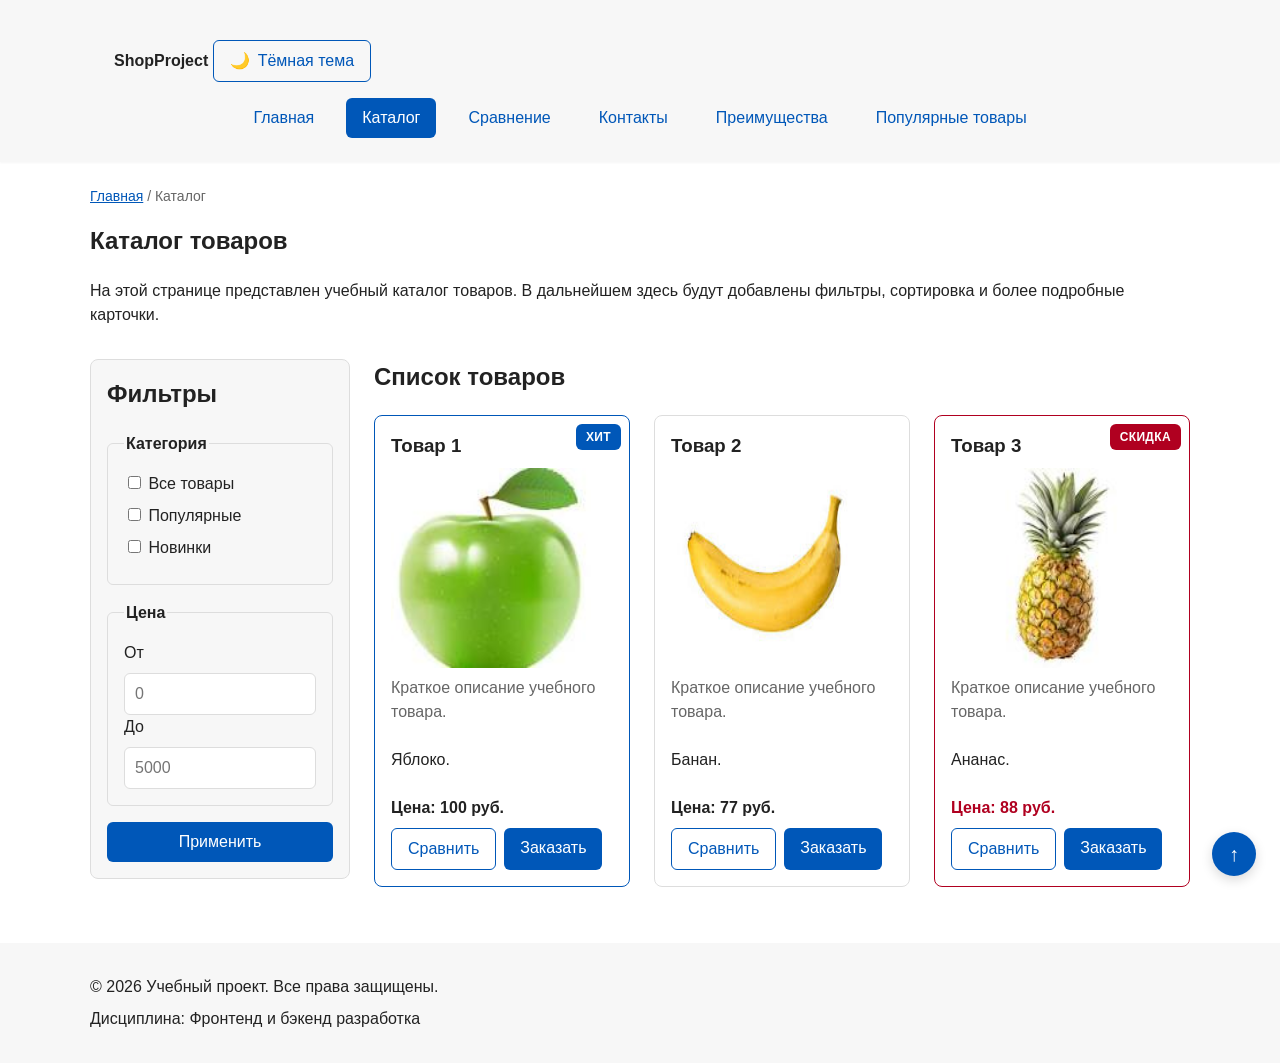
==== commit 74ece94c: "cards description updated" ====
--- a/catalog.html
+++ b/catalog.html
@@ -94,8 +94,10 @@
             <article class="product-card product-card--featured">
               <span class="product-card__badge product-card__badge--hit">Хит</span>
               <h3 class="product-card__title">Товар 1</h3>
+              <img class="product-card__img" src="images/apple.png" alt="Яблоко">
               <p class="product-card__description">Краткое описание учебного товара.</p>
-              <p class="product-card__price">Цена: 1000 руб.</p>
+              <p>Яблоко.</p>
+              <p class="product-card__price">Цена: 100 руб.</p>
               <div class="product-card__actions">
                 <a class="button button--secondary" href="compare.html">Сравнить</a>
                 <a class="button button--primary" href="index.html#popular">Заказать</a>
@@ -104,8 +106,10 @@
 
             <article class="product-card">
               <h3 class="product-card__title">Товар 2</h3>
+              <img class="product-card__img" src="images/banan.png" alt="Банан">
               <p class="product-card__description">Краткое описание учебного товара.</p>
-              <p class="product-card__price">Цена: 1500 руб.</p>
+              <p>Банан.</p>
+              <p class="product-card__price">Цена: 77 руб.</p>
               <div class="product-card__actions">
                 <a class="button button--secondary" href="compare.html">Сравнить</a>
                 <a class="button button--primary" href="index.html#popular">Заказать</a>
@@ -115,8 +119,10 @@
             <article class="product-card product-card--discount">
               <span class="product-card__badge product-card__badge--sale">Скидка</span>
               <h3 class="product-card__title">Товар 3</h3>
+              <img class="product-card__img" src="images/ananas.png" alt="Ананас">
               <p class="product-card__description">Краткое описание учебного товара.</p>
-              <p class="product-card__price">Цена: 2000 руб.</p>
+              <p>Ананас.</p>
+              <p class="product-card__price">Цена: 88 руб.</p>
               <div class="product-card__actions">
                 <a class="button button--secondary" href="compare.html">Сравнить</a>
                 <a class="button button--primary" href="index.html#popular">Заказать</a>
--- a/css/style.css
+++ b/css/style.css
@@ -360,6 +360,10 @@
   margin: 0;
   padding-right: 70px;
   color: var(--color-text);
+}
+.product-card__img {
+  width: 200px;
+  height: 200px;
 }
 
 .product-card__description {
